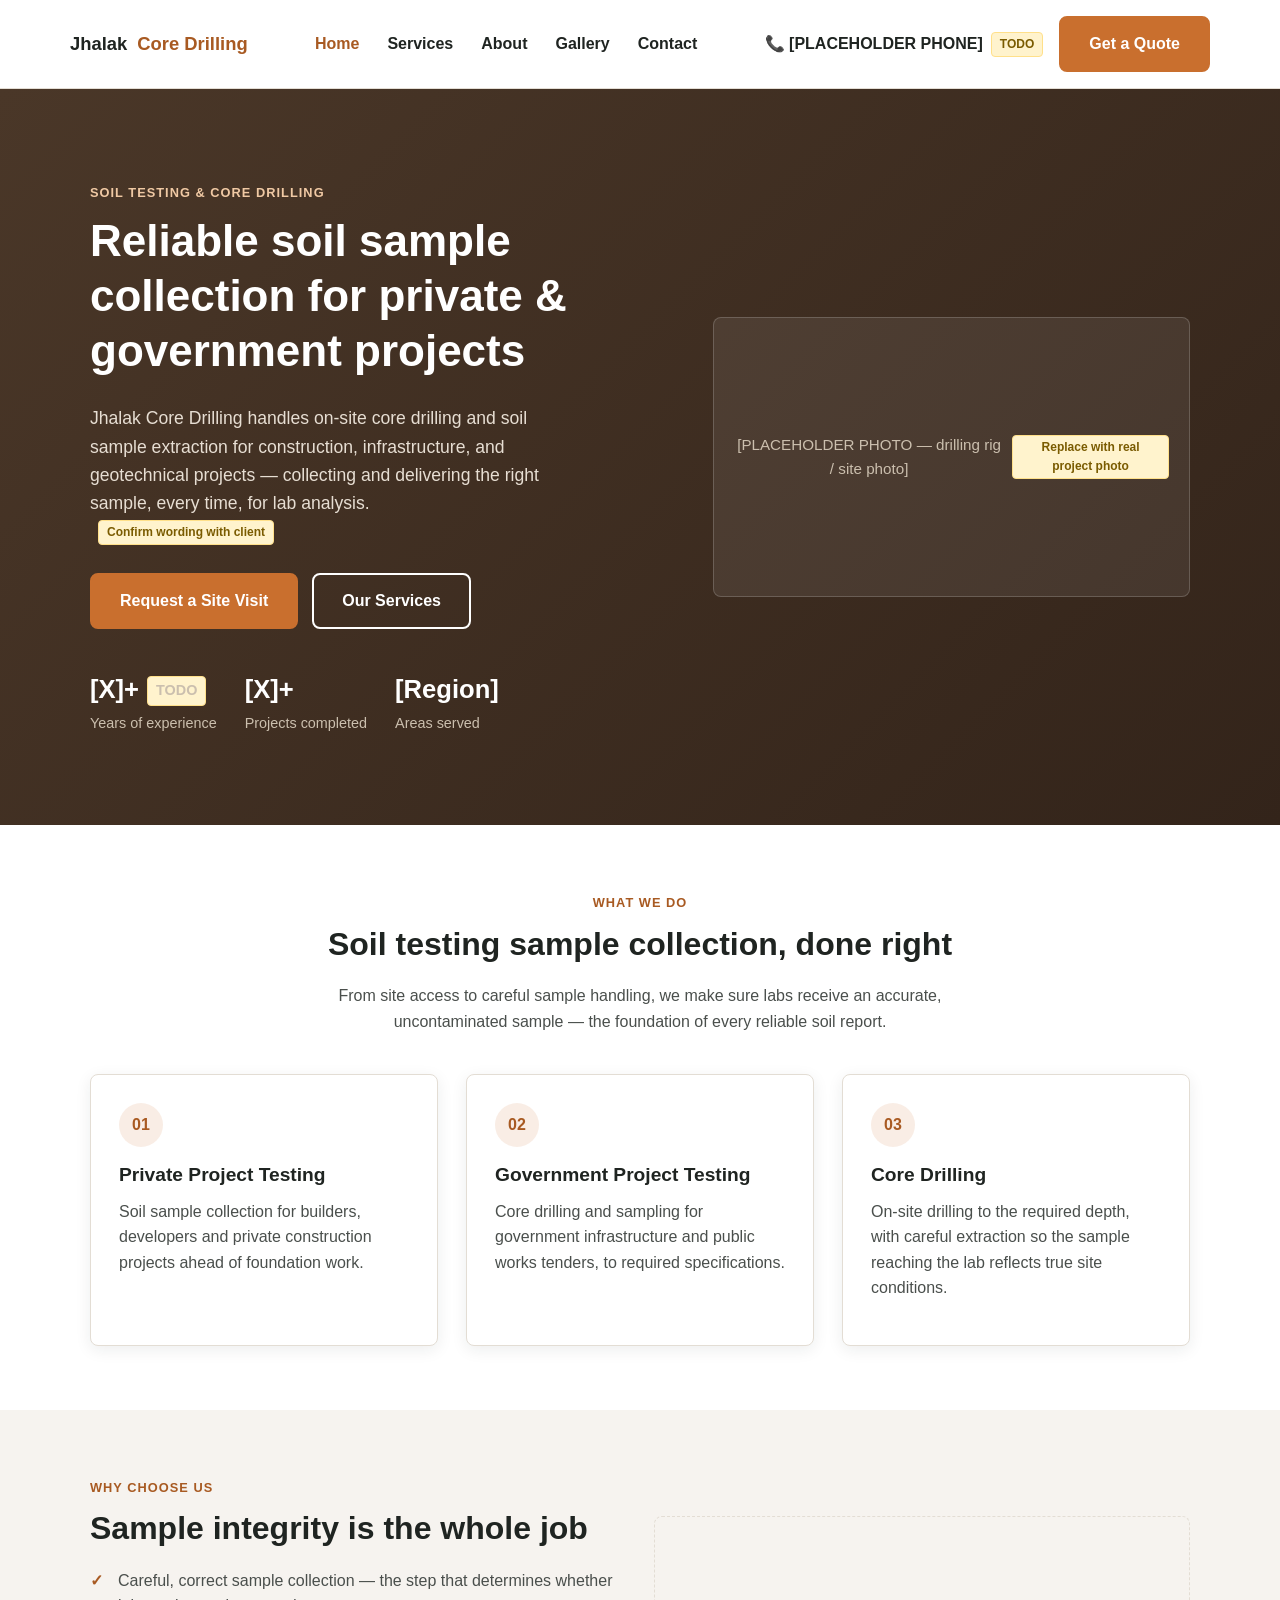
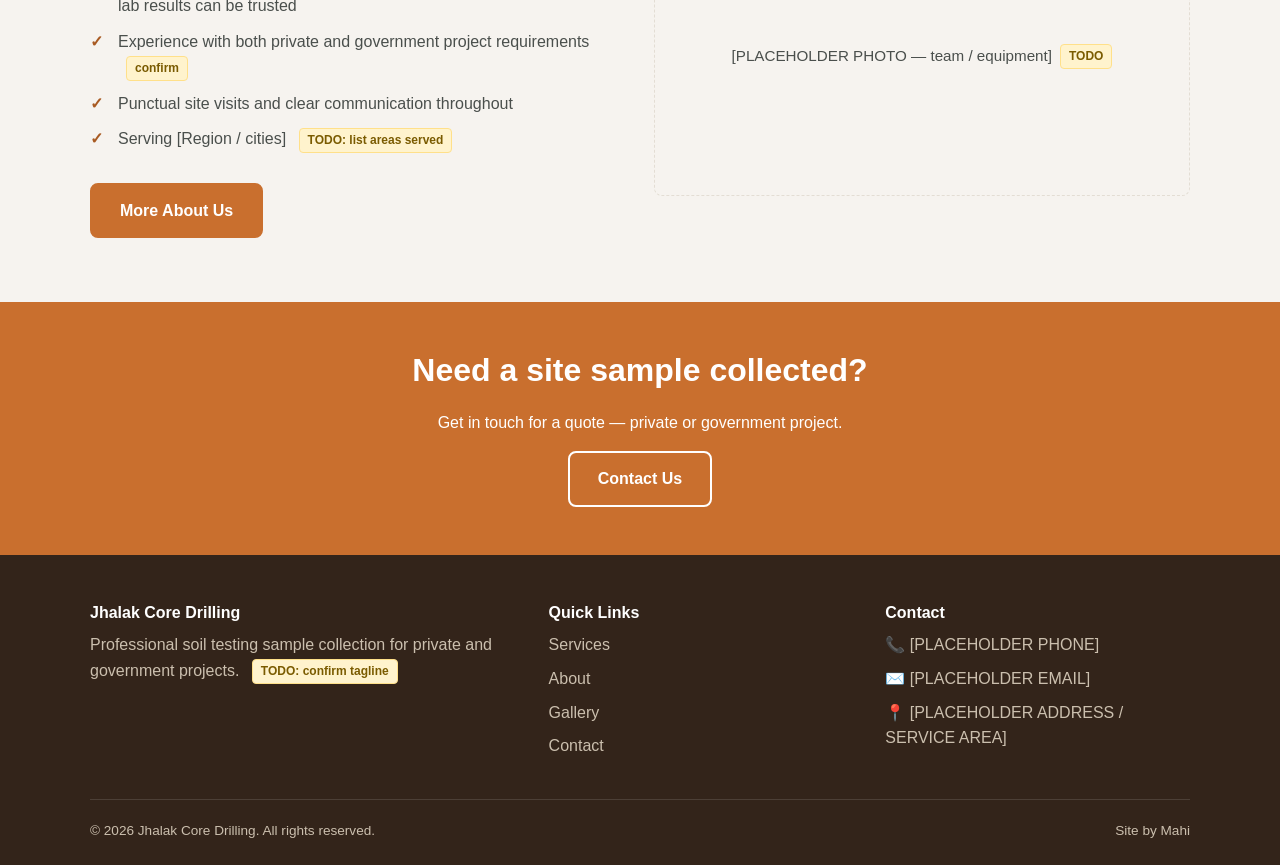
==== index.html @ d28275c4 "First commit to Diamond Drilling project" ====
<!doctype html>
<html lang="en">
<head>
<meta charset="UTF-8" />
<meta name="viewport" content="width=device-width, initial-scale=1.0" />
<title>Jhalak Core Drilling | Soil Testing &amp; Core Drilling Services</title>
<meta name="description" content="Jhalak Core Drilling provides professional soil testing and core drilling sample collection services for private and government projects." />
<link rel="stylesheet" href="css/style.css" />
</head>
<body>

<header class="site-header">
  <nav class="nav container">
    <a href="index.html" class="brand">Jhalak <span>Core Drilling</span></a>
    <ul class="nav-links">
      <li><a href="index.html">Home</a></li>
      <li><a href="services.html">Services</a></li>
      <li><a href="about.html">About</a></li>
      <li><a href="gallery.html">Gallery</a></li>
      <li><a href="contact.html">Contact</a></li>
    </ul>
    <div class="nav-cta">
      <span class="nav-phone">📞 [PLACEHOLDER PHONE]<span class="todo-flag">TODO</span></span>
      <a href="contact.html" class="btn btn-primary">Get a Quote</a>
    </div>
    <button class="nav-toggle" aria-label="Toggle menu"><span></span><span></span><span></span></button>
  </nav>
</header>

<section class="hero">
  <div class="container hero-inner">
    <div>
      <span class="eyebrow" style="color:#f0c9a4;">Soil Testing &amp; Core Drilling</span>
      <h1>Reliable soil sample collection for private &amp; government projects</h1>
      <p class="lead">
        Jhalak Core Drilling handles on-site core drilling and soil sample
        extraction for construction, infrastructure, and geotechnical
        projects — collecting and delivering the right sample, every time,
        for lab analysis. <span class="todo-flag">Confirm wording with client</span>
      </p>
      <div class="hero-actions">
        <a href="contact.html" class="btn btn-primary">Request a Site Visit</a>
        <a href="services.html" class="btn btn-outline">Our Services</a>
      </div>
      <div class="hero-stats">
        <div><strong>[X]+<span class="todo-flag">TODO</span></strong><span>Years of experience</span></div>
        <div><strong>[X]+</strong><span>Projects completed</span></div>
        <div><strong>[Region]</strong><span>Areas served</span></div>
      </div>
    </div>
    <div class="hero-media">
      [PLACEHOLDER PHOTO — drilling rig / site photo]<br/>
      <span class="todo-flag">Replace with real project photo</span>
    </div>
  </div>
</section>

<section class="section">
  <div class="container">
    <div class="section-header">
      <span class="eyebrow">What We Do</span>
      <h2>Soil testing sample collection, done right</h2>
      <p>From site access to careful sample handling, we make sure labs receive an
      accurate, uncontaminated sample — the foundation of every reliable soil report.</p>
    </div>
    <div class="grid grid-3">
      <div class="card">
        <div class="icon">01</div>
        <h3>Private Project Testing</h3>
        <p>Soil sample collection for builders, developers and private
        construction projects ahead of foundation work.</p>
      </div>
      <div class="card">
        <div class="icon">02</div>
        <h3>Government Project Testing</h3>
        <p>Core drilling and sampling for government infrastructure and
        public works tenders, to required specifications.</p>
      </div>
      <div class="card">
        <div class="icon">03</div>
        <h3>Core Drilling</h3>
        <p>On-site drilling to the required depth, with careful extraction
        so the sample reaching the lab reflects true site conditions.</p>
      </div>
    </div>
  </div>
</section>

<section class="section section-alt">
  <div class="container grid grid-2" style="align-items:center;">
    <div>
      <span class="eyebrow">Why Choose Us</span>
      <h2>Sample integrity is the whole job</h2>
      <ul class="list-check">
        <li>Careful, correct sample collection — the step that determines whether lab results can be trusted</li>
        <li>Experience with both private and government project requirements <span class="todo-flag">confirm</span></li>
        <li>Punctual site visits and clear communication throughout</li>
        <li>Serving [Region / cities] <span class="todo-flag">TODO: list areas served</span></li>
      </ul>
      <a href="about.html" class="btn btn-primary" style="margin-top:20px;">More About Us</a>
    </div>
    <div class="hero-media" style="background:var(--color-bg-alt); border:1px dashed var(--color-border); color:var(--color-body);">
      [PLACEHOLDER PHOTO — team / equipment]<span class="todo-flag">TODO</span>
    </div>
  </div>
</section>

<section class="cta-band">
  <div class="container">
    <h2>Need a site sample collected?</h2>
    <p>Get in touch for a quote — private or government project.</p>
    <a href="contact.html" class="btn btn-outline">Contact Us</a>
  </div>
</section>

<footer class="site-footer">
  <div class="container">
    <div class="footer-grid">
      <div>
        <h4>Jhalak Core Drilling</h4>
        <p>Professional soil testing sample collection for private and government projects. <span class="todo-flag">TODO: confirm tagline</span></p>
      </div>
      <div>
        <h4>Quick Links</h4>
        <ul>
          <li><a href="services.html">Services</a></li>
          <li><a href="about.html">About</a></li>
          <li><a href="gallery.html">Gallery</a></li>
          <li><a href="contact.html">Contact</a></li>
        </ul>
      </div>
      <div>
        <h4>Contact</h4>
        <ul>
          <li>📞 [PLACEHOLDER PHONE]</li>
          <li>✉️ [PLACEHOLDER EMAIL]</li>
          <li>📍 [PLACEHOLDER ADDRESS / SERVICE AREA]</li>
        </ul>
      </div>
    </div>
    <div class="footer-bottom">
      <span>&copy; <span id="year"></span> Jhalak Core Drilling. All rights reserved.</span>
      <span>Site by Mahi</span>
    </div>
  </div>
</footer>

<script src="js/script.js"></script>
<script>document.getElementById('year').textContent = new Date().getFullYear();</script>
</body>
</html>
---- css/style.css ----
/* ==========================================================================
   Jhalak Core Drilling — main stylesheet
   ========================================================================== */

:root {
  --color-primary: #4a3728;      /* earth brown */
  --color-primary-dark: #33241a;
  --color-accent: #c96f2e;       /* safety/drill-bit orange */
  --color-accent-dark: #a85a22;
  --color-ink: #1f2421;
  --color-body: #4a4f4c;
  --color-bg: #ffffff;
  --color-bg-alt: #f6f3ef;
  --color-border: #e3ddd4;
  --radius: 8px;
  --shadow: 0 4px 16px rgba(31, 36, 33, 0.08);
  --container-width: 1140px;
  --font-heading: "Segoe UI", "Helvetica Neue", Arial, sans-serif;
  --font-body: "Segoe UI", "Helvetica Neue", Arial, sans-serif;
}

* { box-sizing: border-box; }

html { scroll-behavior: smooth; }

body {
  margin: 0;
  font-family: var(--font-body);
  color: var(--color-body);
  background: var(--color-bg);
  line-height: 1.6;
}

h1, h2, h3, h4 {
  font-family: var(--font-heading);
  color: var(--color-ink);
  line-height: 1.25;
  margin: 0 0 0.6em;
}

h1 { font-size: clamp(2rem, 4vw, 2.75rem); }
h2 { font-size: clamp(1.5rem, 3vw, 2rem); }
h3 { font-size: 1.2rem; }

p { margin: 0 0 1em; }

a { color: var(--color-accent-dark); text-decoration: none; }
a:hover { text-decoration: underline; }

img { max-width: 100%; display: block; }

.container {
  width: 100%;
  max-width: var(--container-width);
  margin: 0 auto;
  padding: 0 20px;
}

.section { padding: 64px 0; }
.section-alt { background: var(--color-bg-alt); }

.section-header { max-width: 640px; margin: 0 auto 40px; text-align: center; }
.section-header p { color: var(--color-body); }

.eyebrow {
  display: inline-block;
  color: var(--color-accent-dark);
  font-weight: 700;
  letter-spacing: 0.08em;
  text-transform: uppercase;
  font-size: 0.8rem;
  margin-bottom: 10px;
}

/* Buttons ---------------------------------------------------------------- */
.btn {
  display: inline-block;
  padding: 13px 28px;
  border-radius: var(--radius);
  font-weight: 600;
  cursor: pointer;
  border: 2px solid transparent;
  transition: all 0.15s ease-in-out;
}
.btn-primary {
  background: var(--color-accent);
  color: #fff;
  border-color: var(--color-accent);
}
.btn-primary:hover {
  background: var(--color-accent-dark);
  border-color: var(--color-accent-dark);
  text-decoration: none;
}
.btn-outline {
  background: transparent;
  color: #fff;
  border-color: #fff;
}
.btn-outline:hover {
  background: #fff;
  color: var(--color-primary-dark);
  text-decoration: none;
}

/* Header / nav ------------------------------------------------------------ */
.site-header {
  position: sticky;
  top: 0;
  z-index: 50;
  background: var(--color-bg);
  border-bottom: 1px solid var(--color-border);
}
.nav {
  display: flex;
  align-items: center;
  justify-content: space-between;
  padding: 16px 0;
}
.brand {
  display: flex;
  align-items: center;
  gap: 10px;
  font-family: var(--font-heading);
  font-weight: 800;
  font-size: 1.15rem;
  color: var(--color-ink);
}
.brand span { color: var(--color-accent-dark); }
.nav-links {
  display: flex;
  gap: 28px;
  list-style: none;
  margin: 0;
  padding: 0;
}
.nav-links a {
  color: var(--color-ink);
  font-weight: 600;
}
.nav-links a:hover { color: var(--color-accent-dark); text-decoration: none; }
.nav-links a.active { color: var(--color-accent-dark); }

.nav-cta { display: flex; align-items: center; gap: 16px; }
.nav-phone {
  font-weight: 700;
  color: var(--color-ink);
  white-space: nowrap;
}

.nav-toggle {
  display: none;
  flex-direction: column;
  gap: 5px;
  background: none;
  border: none;
  cursor: pointer;
  padding: 6px;
}
.nav-toggle span {
  width: 24px;
  height: 2px;
  background: var(--color-ink);
  display: block;
}

/* Hero --------------------------------------------------------------------*/
.hero {
  background: linear-gradient(135deg, var(--color-primary), var(--color-primary-dark));
  color: #fff;
  padding: 90px 0;
}
.hero-inner {
  display: grid;
  grid-template-columns: 1.1fr 0.9fr;
  gap: 40px;
  align-items: center;
}
.hero h1 { color: #fff; }
.hero p.lead { color: #e7ded3; font-size: 1.1rem; max-width: 46ch; }
.hero-actions { display: flex; gap: 14px; margin-top: 28px; flex-wrap: wrap; }
.hero-stats {
  display: flex;
  gap: 28px;
  margin-top: 40px;
  flex-wrap: wrap;
}
.hero-stats div { min-width: 110px; }
.hero-stats strong {
  display: block;
  font-size: 1.6rem;
  color: #fff;
}
.hero-stats span { color: #cbbfae; font-size: 0.9rem; }

.hero-media {
  background: rgba(255,255,255,0.08);
  border: 1px solid rgba(255,255,255,0.18);
  border-radius: var(--radius);
  min-height: 280px;
  display: flex;
  align-items: center;
  justify-content: center;
  color: #cbbfae;
  text-align: center;
  padding: 20px;
  font-size: 0.95rem;
}

/* Page hero (inner pages, no stats) --------------------------------------*/
.page-hero {
  background: linear-gradient(135deg, var(--color-primary), var(--color-primary-dark));
  color: #fff;
  padding: 56px 0;
  text-align: center;
}
.page-hero h1 { color: #fff; margin-bottom: 10px; }
.page-hero p { color: #e7ded3; max-width: 60ch; margin: 0 auto; }

/* Cards / grids -------------------------------------------------------------*/
.grid {
  display: grid;
  gap: 28px;
}
.grid-3 { grid-template-columns: repeat(3, 1fr); }
.grid-2 { grid-template-columns: repeat(2, 1fr); }

.card {
  background: var(--color-bg);
  border: 1px solid var(--color-border);
  border-radius: var(--radius);
  padding: 28px;
  box-shadow: var(--shadow);
}
.card .icon {
  width: 44px;
  height: 44px;
  border-radius: 50%;
  background: rgba(201, 111, 46, 0.12);
  color: var(--color-accent-dark);
  display: flex;
  align-items: center;
  justify-content: center;
  font-weight: 800;
  margin-bottom: 16px;
}

.list-check { list-style: none; padding: 0; margin: 0; }
.list-check li {
  padding-left: 28px;
  position: relative;
  margin-bottom: 10px;
}
.list-check li::before {
  content: "\2713";
  position: absolute;
  left: 0;
  color: var(--color-accent-dark);
  font-weight: 800;
}

/* Gallery ------------------------------------------------------------------*/
.gallery-grid {
  display: grid;
  grid-template-columns: repeat(3, 1fr);
  gap: 20px;
}
.gallery-item {
  aspect-ratio: 4 / 3;
  background: var(--color-bg-alt);
  border: 1px dashed var(--color-border);
  border-radius: var(--radius);
  display: flex;
  align-items: center;
  justify-content: center;
  color: var(--color-body);
  font-size: 0.9rem;
  text-align: center;
  padding: 12px;
}

/* CTA band ------------------------------------------------------------------*/
.cta-band {
  background: var(--color-accent);
  color: #fff;
  padding: 48px 0;
  text-align: center;
}
.cta-band h2 { color: #fff; }
.cta-band .btn-outline { border-color: #fff; color: #fff; }
.cta-band .btn-outline:hover { background: #fff; color: var(--color-accent-dark); }

/* Contact / form ------------------------------------------------------------*/
.contact-grid {
  display: grid;
  grid-template-columns: 1fr 1.2fr;
  gap: 40px;
  align-items: start;
}
.info-item { display: flex; gap: 14px; margin-bottom: 24px; }
.info-item .icon {
  width: 40px; height: 40px; flex: none;
  border-radius: 50%;
  background: rgba(201, 111, 46, 0.12);
  color: var(--color-accent-dark);
  display: flex; align-items: center; justify-content: center;
  font-weight: 800;
}
.form-card {
  background: var(--color-bg-alt);
  border: 1px solid var(--color-border);
  border-radius: var(--radius);
  padding: 32px;
}
.form-row { margin-bottom: 18px; }
.form-row label {
  display: block;
  font-weight: 600;
  margin-bottom: 6px;
  color: var(--color-ink);
  font-size: 0.9rem;
}
.form-row input,
.form-row select,
.form-row textarea {
  width: 100%;
  padding: 11px 14px;
  border: 1px solid var(--color-border);
  border-radius: 6px;
  font-family: inherit;
  font-size: 1rem;
  background: #fff;
}
.form-row textarea { resize: vertical; min-height: 110px; }
.form-note { font-size: 0.85rem; color: var(--color-body); margin-top: 10px; }
.form-success {
  display: none;
  background: #e8f5ea;
  border: 1px solid #b7e0bd;
  color: #285c33;
  padding: 14px 16px;
  border-radius: 6px;
  margin-bottom: 18px;
}
.form-success.visible { display: block; }

/* Footer --------------------------------------------------------------------*/
.site-footer {
  background: var(--color-primary-dark);
  color: #cbbfae;
  padding: 48px 0 24px;
}
.footer-grid {
  display: grid;
  grid-template-columns: 1.4fr 1fr 1fr;
  gap: 32px;
  margin-bottom: 32px;
}
.footer-grid h4 { color: #fff; }
.footer-grid a { color: #cbbfae; }
.footer-grid ul { list-style: none; padding: 0; margin: 0; }
.footer-grid li { margin-bottom: 8px; }
.footer-bottom {
  border-top: 1px solid rgba(255,255,255,0.12);
  padding-top: 20px;
  font-size: 0.85rem;
  display: flex;
  justify-content: space-between;
  flex-wrap: wrap;
  gap: 10px;
}

/* Placeholder marker (visible only while site is in draft) ----------------*/
.todo-flag {
  display: inline-block;
  background: #fff3cd;
  border: 1px solid #ffe08a;
  color: #7a5b00;
  font-size: 0.75rem;
  font-weight: 700;
  padding: 2px 8px;
  border-radius: 4px;
  margin-left: 8px;
  vertical-align: middle;
}

/* Responsive ----------------------------------------------------------------*/
@media (max-width: 900px) {
  .hero-inner { grid-template-columns: 1fr; }
  .grid-3 { grid-template-columns: repeat(2, 1fr); }
  .contact-grid { grid-template-columns: 1fr; }
  .footer-grid { grid-template-columns: 1fr 1fr; }
}

@media (max-width: 680px) {
  .nav-links, .nav-cta .nav-phone { display: none; }
  .nav-toggle { display: flex; }
  .nav.open .nav-links {
    display: flex;
    flex-direction: column;
    position: absolute;
    top: 100%;
    left: 0;
    right: 0;
    background: var(--color-bg);
    border-bottom: 1px solid var(--color-border);
    padding: 16px 20px;
    gap: 16px;
  }
  .grid-3, .grid-2 { grid-template-columns: 1fr; }
  .gallery-grid { grid-template-columns: repeat(2, 1fr); }
  .footer-grid { grid-template-columns: 1fr; }
  .hero { padding: 56px 0; }
  .section { padding: 48px 0; }
}
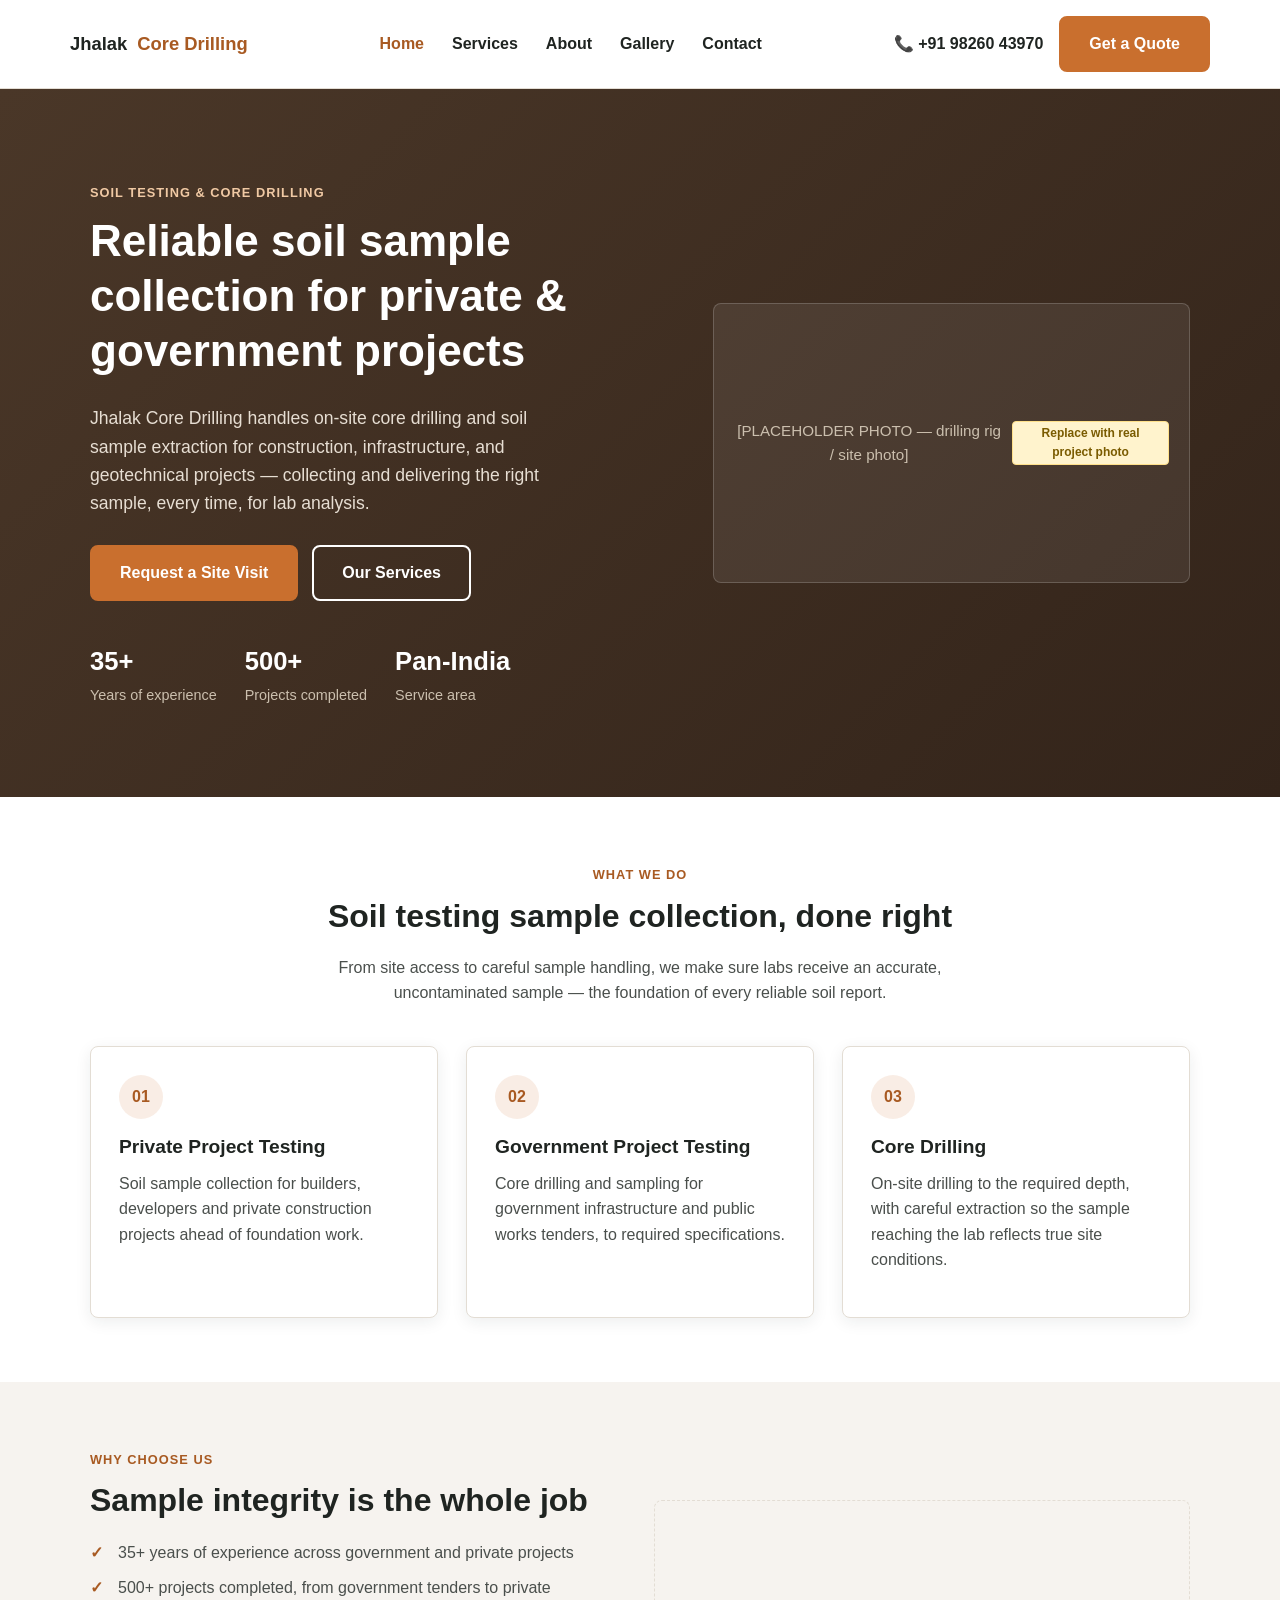
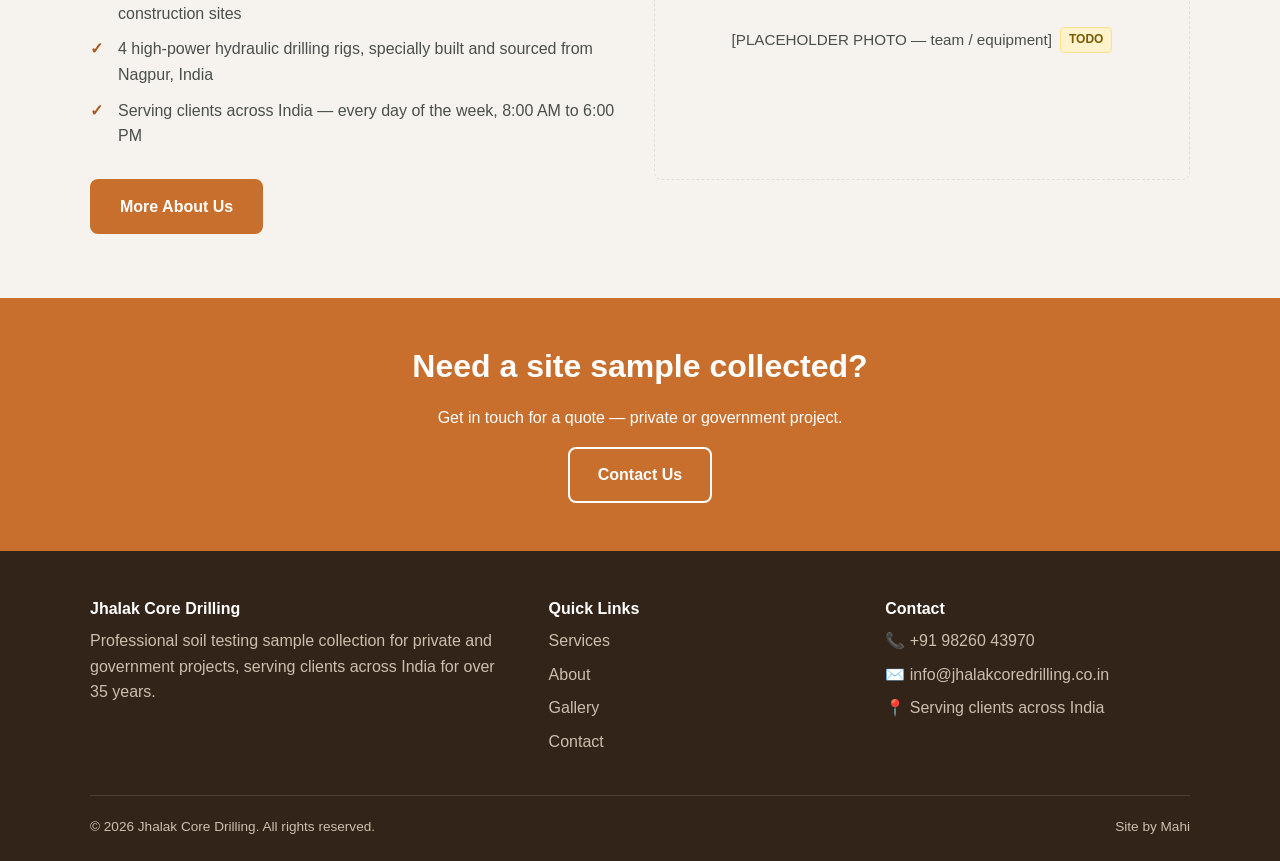
==== commit 59cddd05: "Add real business content from client" ====
--- a/index.html
+++ b/index.html
@@ -20,7 +20,7 @@
       <li><a href="contact.html">Contact</a></li>
     </ul>
     <div class="nav-cta">
-      <span class="nav-phone">📞 [PLACEHOLDER PHONE]<span class="todo-flag">TODO</span></span>
+      <span class="nav-phone">📞 +91 98260 43970</span>
       <a href="contact.html" class="btn btn-primary">Get a Quote</a>
     </div>
     <button class="nav-toggle" aria-label="Toggle menu"><span></span><span></span><span></span></button>
@@ -36,16 +36,16 @@
         Jhalak Core Drilling handles on-site core drilling and soil sample
         extraction for construction, infrastructure, and geotechnical
         projects — collecting and delivering the right sample, every time,
-        for lab analysis. <span class="todo-flag">Confirm wording with client</span>
+        for lab analysis.
       </p>
       <div class="hero-actions">
         <a href="contact.html" class="btn btn-primary">Request a Site Visit</a>
         <a href="services.html" class="btn btn-outline">Our Services</a>
       </div>
       <div class="hero-stats">
-        <div><strong>[X]+<span class="todo-flag">TODO</span></strong><span>Years of experience</span></div>
-        <div><strong>[X]+</strong><span>Projects completed</span></div>
-        <div><strong>[Region]</strong><span>Areas served</span></div>
+        <div><strong>35+</strong><span>Years of experience</span></div>
+        <div><strong>500+</strong><span>Projects completed</span></div>
+        <div><strong>Pan-India</strong><span>Service area</span></div>
       </div>
     </div>
     <div class="hero-media">
@@ -92,10 +92,10 @@
       <span class="eyebrow">Why Choose Us</span>
       <h2>Sample integrity is the whole job</h2>
       <ul class="list-check">
-        <li>Careful, correct sample collection — the step that determines whether lab results can be trusted</li>
-        <li>Experience with both private and government project requirements <span class="todo-flag">confirm</span></li>
-        <li>Punctual site visits and clear communication throughout</li>
-        <li>Serving [Region / cities] <span class="todo-flag">TODO: list areas served</span></li>
+        <li>35+ years of experience across government and private projects</li>
+        <li>500+ projects completed, from government tenders to private construction sites</li>
+        <li>4 high-power hydraulic drilling rigs, specially built and sourced from Nagpur, India</li>
+        <li>Serving clients across India — every day of the week, 8:00 AM to 6:00 PM</li>
       </ul>
       <a href="about.html" class="btn btn-primary" style="margin-top:20px;">More About Us</a>
     </div>
@@ -118,7 +118,7 @@
     <div class="footer-grid">
       <div>
         <h4>Jhalak Core Drilling</h4>
-        <p>Professional soil testing sample collection for private and government projects. <span class="todo-flag">TODO: confirm tagline</span></p>
+        <p>Professional soil testing sample collection for private and government projects, serving clients across India for over 35 years.</p>
       </div>
       <div>
         <h4>Quick Links</h4>
@@ -132,9 +132,9 @@
       <div>
         <h4>Contact</h4>
         <ul>
-          <li>📞 [PLACEHOLDER PHONE]</li>
-          <li>✉️ [PLACEHOLDER EMAIL]</li>
-          <li>📍 [PLACEHOLDER ADDRESS / SERVICE AREA]</li>
+          <li>📞 +91 98260 43970</li>
+          <li>✉️ info@jhalakcoredrilling.co.in</li>
+          <li>📍 Serving clients across India</li>
         </ul>
       </div>
     </div>
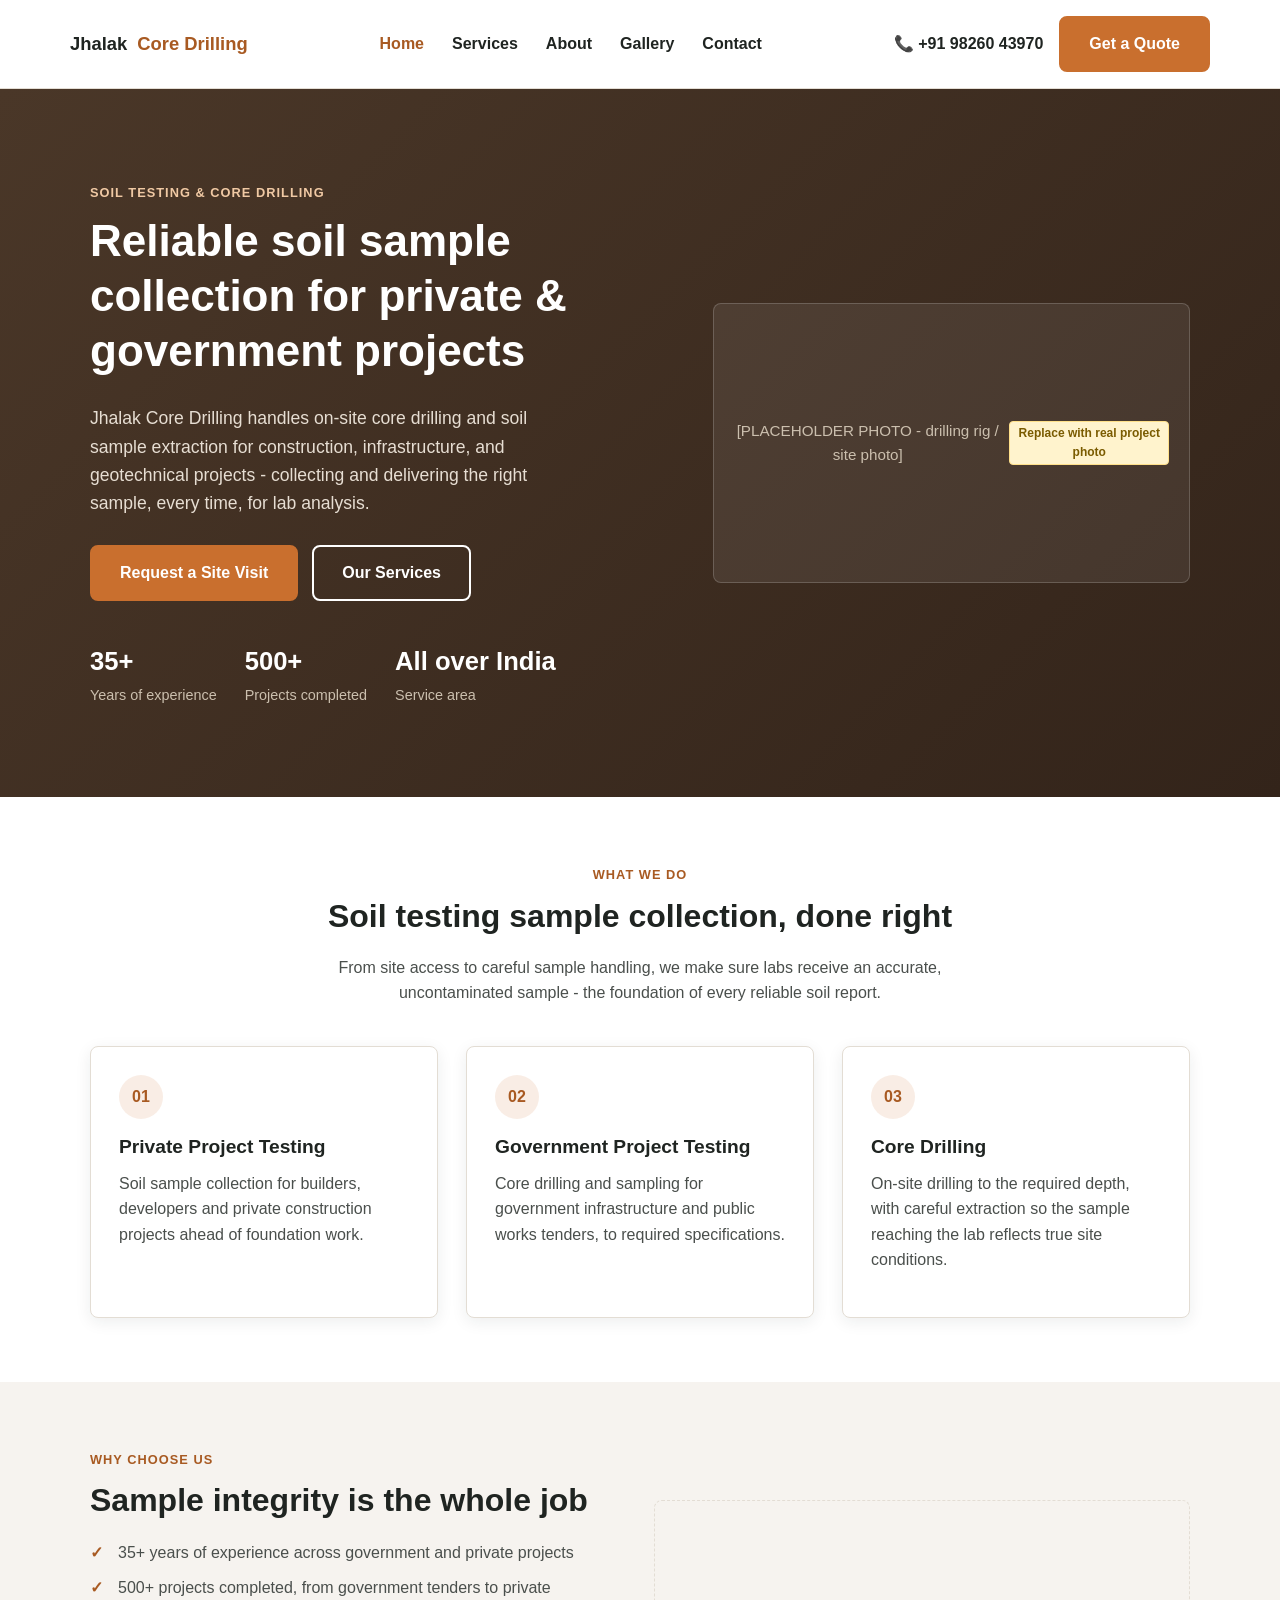
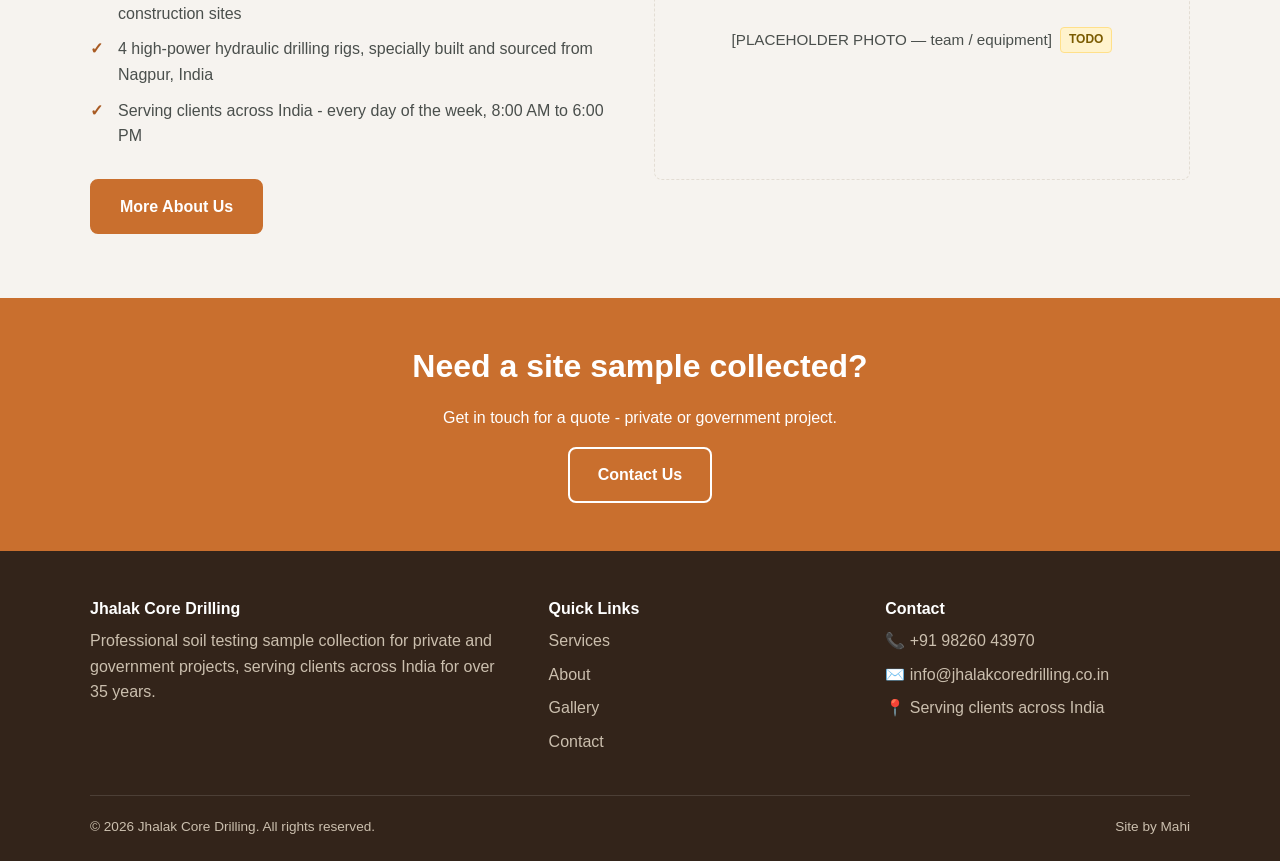
==== commit b630db7e: "added images and filtered out the texts" ====
--- a/index.html
+++ b/index.html
@@ -35,7 +35,7 @@
       <p class="lead">
         Jhalak Core Drilling handles on-site core drilling and soil sample
         extraction for construction, infrastructure, and geotechnical
-        projects — collecting and delivering the right sample, every time,
+        projects - collecting and delivering the right sample, every time,
         for lab analysis.
       </p>
       <div class="hero-actions">
@@ -45,11 +45,11 @@
       <div class="hero-stats">
         <div><strong>35+</strong><span>Years of experience</span></div>
         <div><strong>500+</strong><span>Projects completed</span></div>
-        <div><strong>Pan-India</strong><span>Service area</span></div>
+        <div><strong>All over India</strong><span>Service area</span></div>
       </div>
     </div>
     <div class="hero-media">
-      [PLACEHOLDER PHOTO — drilling rig / site photo]<br/>
+      [PLACEHOLDER PHOTO - drilling rig / site photo]<br/>
       <span class="todo-flag">Replace with real project photo</span>
     </div>
   </div>
@@ -61,7 +61,7 @@
       <span class="eyebrow">What We Do</span>
       <h2>Soil testing sample collection, done right</h2>
       <p>From site access to careful sample handling, we make sure labs receive an
-      accurate, uncontaminated sample — the foundation of every reliable soil report.</p>
+      accurate, uncontaminated sample - the foundation of every reliable soil report.</p>
     </div>
     <div class="grid grid-3">
       <div class="card">
@@ -95,7 +95,7 @@
         <li>35+ years of experience across government and private projects</li>
         <li>500+ projects completed, from government tenders to private construction sites</li>
         <li>4 high-power hydraulic drilling rigs, specially built and sourced from Nagpur, India</li>
-        <li>Serving clients across India — every day of the week, 8:00 AM to 6:00 PM</li>
+        <li>Serving clients across India - every day of the week, 8:00 AM to 6:00 PM</li>
       </ul>
       <a href="about.html" class="btn btn-primary" style="margin-top:20px;">More About Us</a>
     </div>
@@ -108,7 +108,7 @@
 <section class="cta-band">
   <div class="container">
     <h2>Need a site sample collected?</h2>
-    <p>Get in touch for a quote — private or government project.</p>
+    <p>Get in touch for a quote - private or government project.</p>
     <a href="contact.html" class="btn btn-outline">Contact Us</a>
   </div>
 </section>
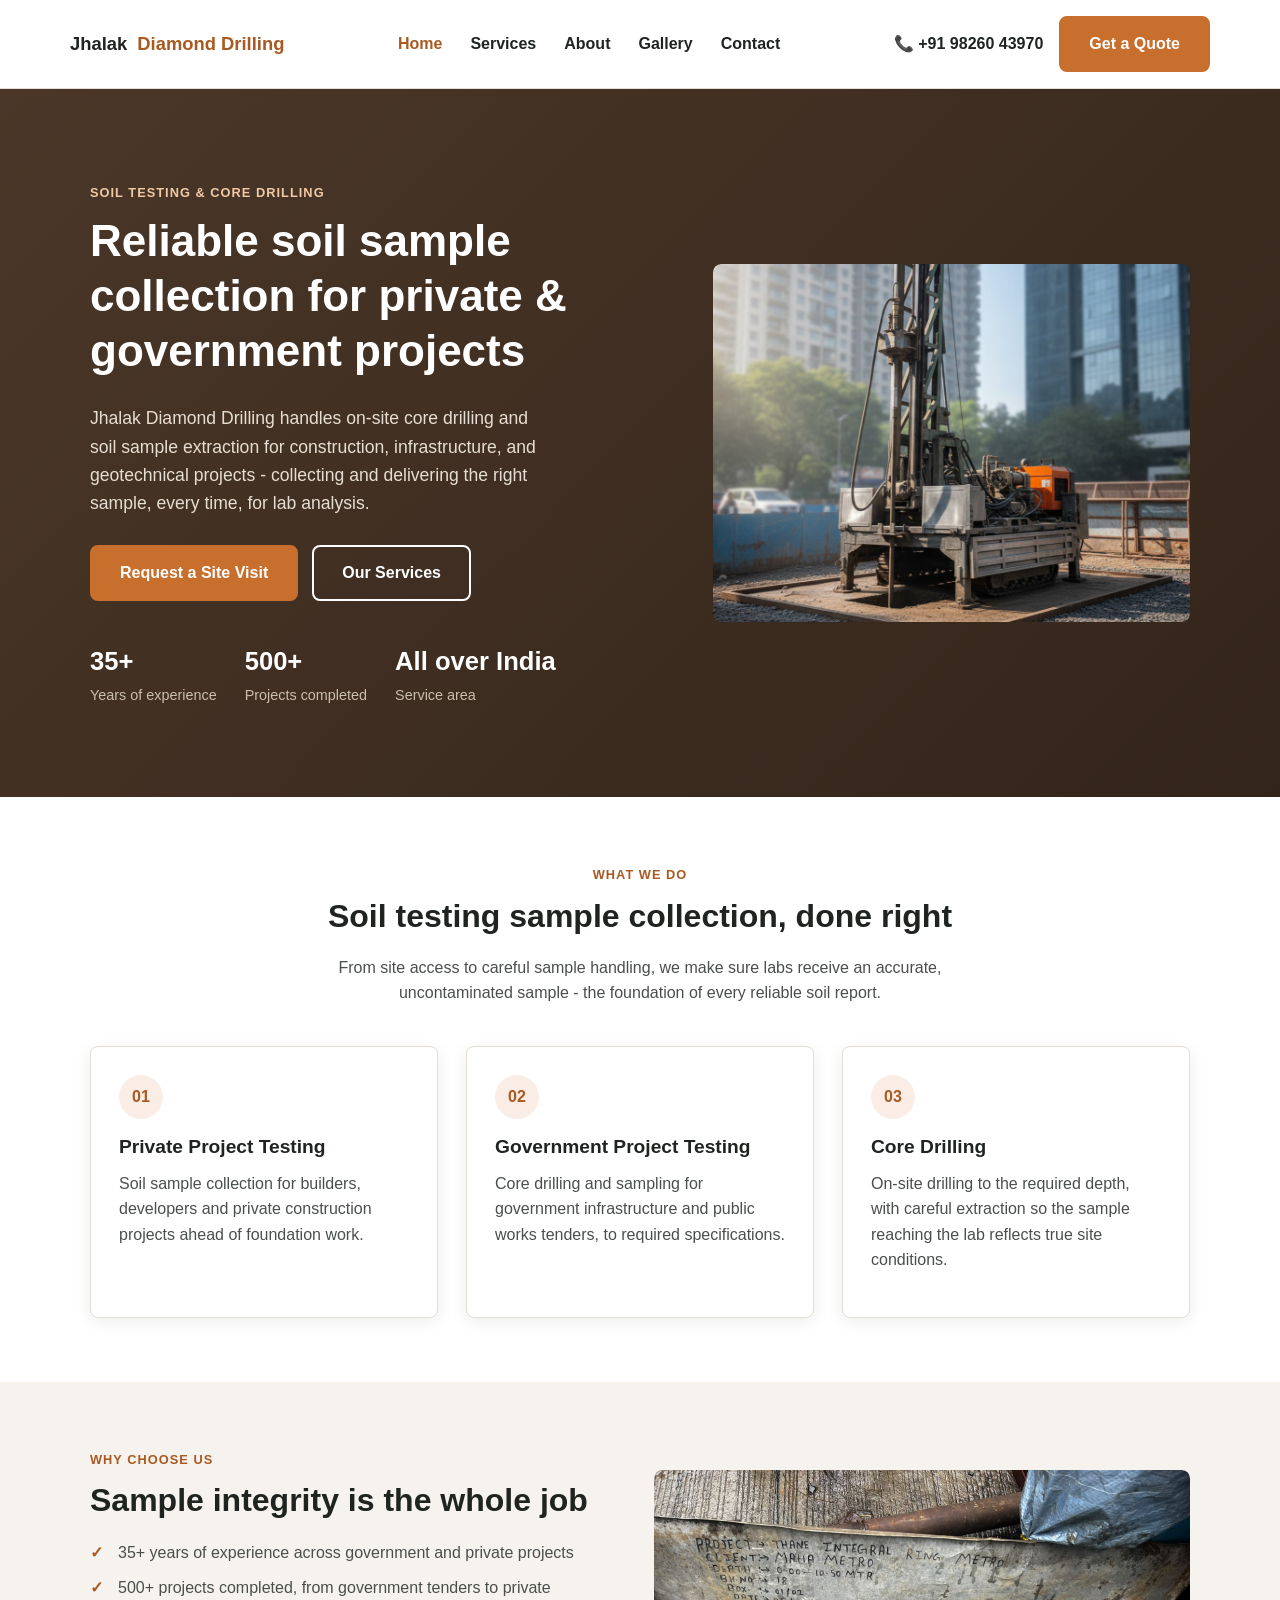
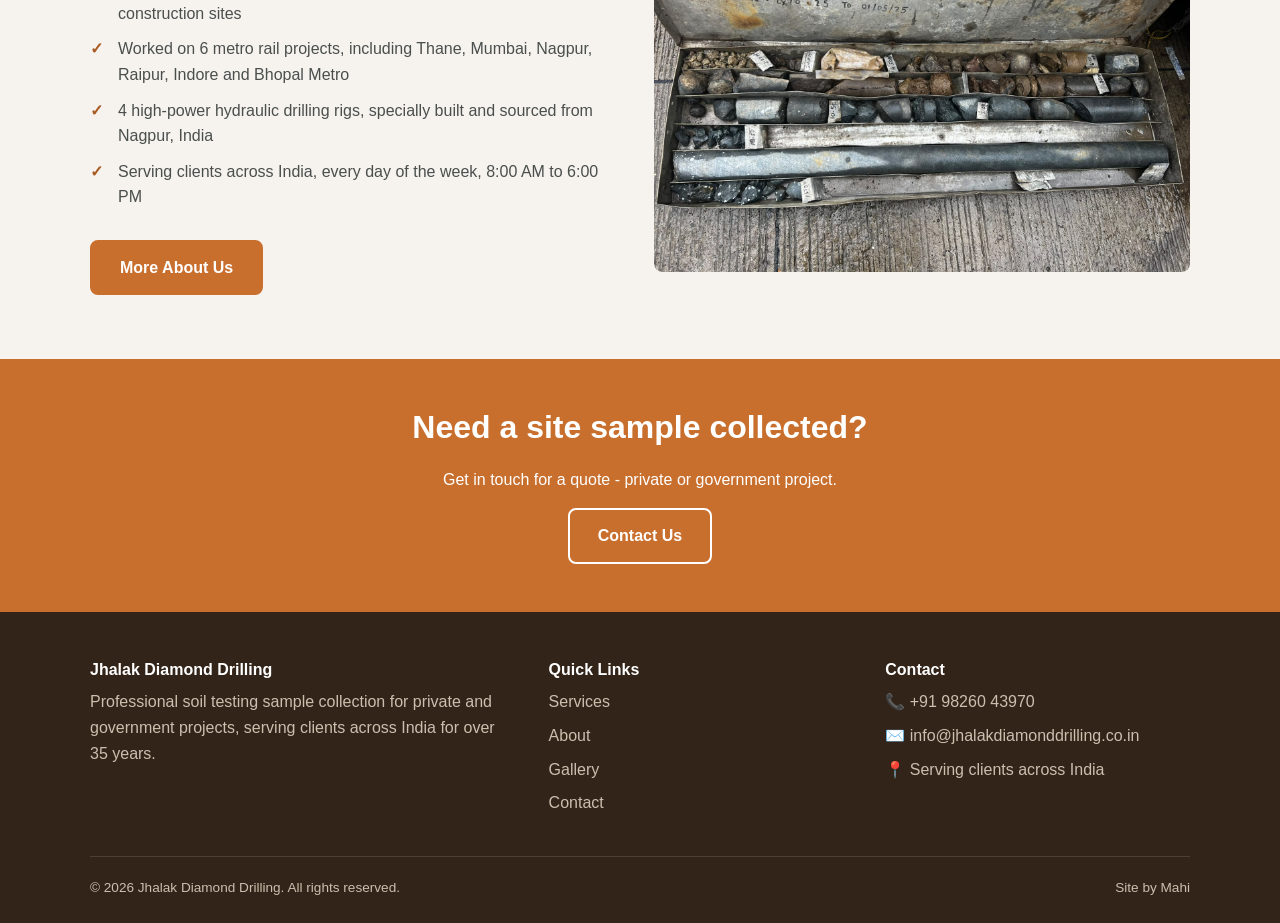
==== commit e9bde2ce: "inhanced the responsiveness for multiple display" ====
--- a/index.html
+++ b/index.html
@@ -3,15 +3,15 @@
 <head>
 <meta charset="UTF-8" />
 <meta name="viewport" content="width=device-width, initial-scale=1.0" />
-<title>Jhalak Core Drilling | Soil Testing &amp; Core Drilling Services</title>
-<meta name="description" content="Jhalak Core Drilling provides professional soil testing and core drilling sample collection services for private and government projects." />
+<title>Jhalak Diamond Drilling | Soil Testing &amp; Core Drilling Services</title>
+<meta name="description" content="Jhalak Diamond Drilling provides professional soil testing and core drilling sample collection services for private and government projects." />
 <link rel="stylesheet" href="css/style.css" />
 </head>
 <body>
 
 <header class="site-header">
   <nav class="nav container">
-    <a href="index.html" class="brand">Jhalak <span>Core Drilling</span></a>
+    <a href="index.html" class="brand">Jhalak <span>Diamond Drilling</span></a>
     <ul class="nav-links">
       <li><a href="index.html">Home</a></li>
       <li><a href="services.html">Services</a></li>
@@ -33,7 +33,7 @@
       <span class="eyebrow" style="color:#f0c9a4;">Soil Testing &amp; Core Drilling</span>
       <h1>Reliable soil sample collection for private &amp; government projects</h1>
       <p class="lead">
-        Jhalak Core Drilling handles on-site core drilling and soil sample
+        Jhalak Diamond Drilling handles on-site core drilling and soil sample
         extraction for construction, infrastructure, and geotechnical
         projects - collecting and delivering the right sample, every time,
         for lab analysis.
@@ -48,9 +48,8 @@
         <div><strong>All over India</strong><span>Service area</span></div>
       </div>
     </div>
-    <div class="hero-media">
-      [PLACEHOLDER PHOTO - drilling rig / site photo]<br/>
-      <span class="todo-flag">Replace with real project photo</span>
+    <div class="hero-media has-photo">
+      <img src="assets/images/drilling%20rig%20site%20photo.jpg" alt="Jhalak Diamond Drilling rig on site" class="media-photo" />
     </div>
   </div>
 </section>
@@ -94,13 +93,14 @@
       <ul class="list-check">
         <li>35+ years of experience across government and private projects</li>
         <li>500+ projects completed, from government tenders to private construction sites</li>
+        <li>Worked on 6 metro rail projects, including Thane, Mumbai, Nagpur, Raipur, Indore and Bhopal Metro</li>
         <li>4 high-power hydraulic drilling rigs, specially built and sourced from Nagpur, India</li>
-        <li>Serving clients across India - every day of the week, 8:00 AM to 6:00 PM</li>
+        <li>Serving clients across India, every day of the week, 8:00 AM to 6:00 PM</li>
       </ul>
       <a href="about.html" class="btn btn-primary" style="margin-top:20px;">More About Us</a>
     </div>
-    <div class="hero-media" style="background:var(--color-bg-alt); border:1px dashed var(--color-border); color:var(--color-body);">
-      [PLACEHOLDER PHOTO — team / equipment]<span class="todo-flag">TODO</span>
+    <div class="hero-media has-photo">
+      <img src="assets/images/team%20equipment.jpeg" alt="Jhalak Diamond Drilling team and equipment" class="media-photo" />
     </div>
   </div>
 </section>
@@ -117,7 +117,7 @@
   <div class="container">
     <div class="footer-grid">
       <div>
-        <h4>Jhalak Core Drilling</h4>
+        <h4>Jhalak Diamond Drilling</h4>
         <p>Professional soil testing sample collection for private and government projects, serving clients across India for over 35 years.</p>
       </div>
       <div>
@@ -133,13 +133,13 @@
         <h4>Contact</h4>
         <ul>
           <li>📞 +91 98260 43970</li>
-          <li>✉️ info@jhalakcoredrilling.co.in</li>
+          <li>✉️ info@jhalakdiamonddrilling.co.in</li>
           <li>📍 Serving clients across India</li>
         </ul>
       </div>
     </div>
     <div class="footer-bottom">
-      <span>&copy; <span id="year"></span> Jhalak Core Drilling. All rights reserved.</span>
+      <span>&copy; <span id="year"></span> Jhalak Diamond Drilling. All rights reserved.</span>
       <span>Site by Mahi</span>
     </div>
   </div>
@@ -148,4 +148,4 @@
 <script src="js/script.js"></script>
 <script>document.getElementById('year').textContent = new Date().getFullYear();</script>
 </body>
-</html>
+</html>
--- a/css/style.css
+++ b/css/style.css
@@ -1,5 +1,5 @@
 /* ==========================================================================
-   Jhalak Core Drilling — main stylesheet
+   Jhalak Diamond Drilling, main stylesheet
    ========================================================================== */
 
 :root {
@@ -113,9 +113,11 @@
 }
 .nav {
   display: flex;
+  flex-wrap: wrap;
   align-items: center;
   justify-content: space-between;
   padding: 16px 0;
+  gap: 12px;
 }
 .brand {
   display: flex;
@@ -206,6 +208,22 @@
   padding: 20px;
   font-size: 0.95rem;
 }
+.hero-media.has-photo {
+  padding: 0;
+  border: none;
+  background: none;
+  overflow: hidden;
+  display: block;
+}
+.hero-media.has-photo .media-photo,
+.hero-media.has-photo.media-photo {
+  width: 100%;
+  height: 100%;
+  min-height: 280px;
+  object-fit: cover;
+  display: block;
+  border-radius: var(--radius);
+}
 
 /* Page hero (inner pages, no stats) --------------------------------------*/
 .page-hero {
@@ -277,6 +295,17 @@
   font-size: 0.9rem;
   text-align: center;
   padding: 12px;
+  overflow: hidden;
+}
+.gallery-item.has-photo {
+  border: 1px solid var(--color-border);
+  padding: 0;
+}
+.gallery-item.has-photo img {
+  width: 100%;
+  height: 100%;
+  object-fit: cover;
+  display: block;
 }
 
 /* CTA band ------------------------------------------------------------------*/
@@ -390,9 +419,10 @@
   .grid-3 { grid-template-columns: repeat(2, 1fr); }
   .contact-grid { grid-template-columns: 1fr; }
   .footer-grid { grid-template-columns: 1fr 1fr; }
-}
-
-@media (max-width: 680px) {
+
+  /* Below 900px the full nav (links + phone + button) no longer fits on
+     one line on tablets and small laptop windows, so switch to the
+     hamburger menu here rather than waiting until phone widths. */
   .nav-links, .nav-cta .nav-phone { display: none; }
   .nav-toggle { display: flex; }
   .nav.open .nav-links {
@@ -406,10 +436,24 @@
     border-bottom: 1px solid var(--color-border);
     padding: 16px 20px;
     gap: 16px;
+    z-index: 60;
   }
+}
+
+@media (max-width: 480px) {
+  .brand { font-size: 1rem; white-space: nowrap; }
+  .nav-cta .btn-primary { padding: 10px 16px; font-size: 0.9rem; }
+}
+
+@media (max-width: 360px) {
+  .brand { font-size: 0.85rem; }
+  .nav-cta .btn-primary { padding: 8px 12px; font-size: 0.8rem; }
+}
+
+@media (max-width: 680px) {
   .grid-3, .grid-2 { grid-template-columns: 1fr; }
   .gallery-grid { grid-template-columns: repeat(2, 1fr); }
   .footer-grid { grid-template-columns: 1fr; }
   .hero { padding: 56px 0; }
   .section { padding: 48px 0; }
-}
+}
